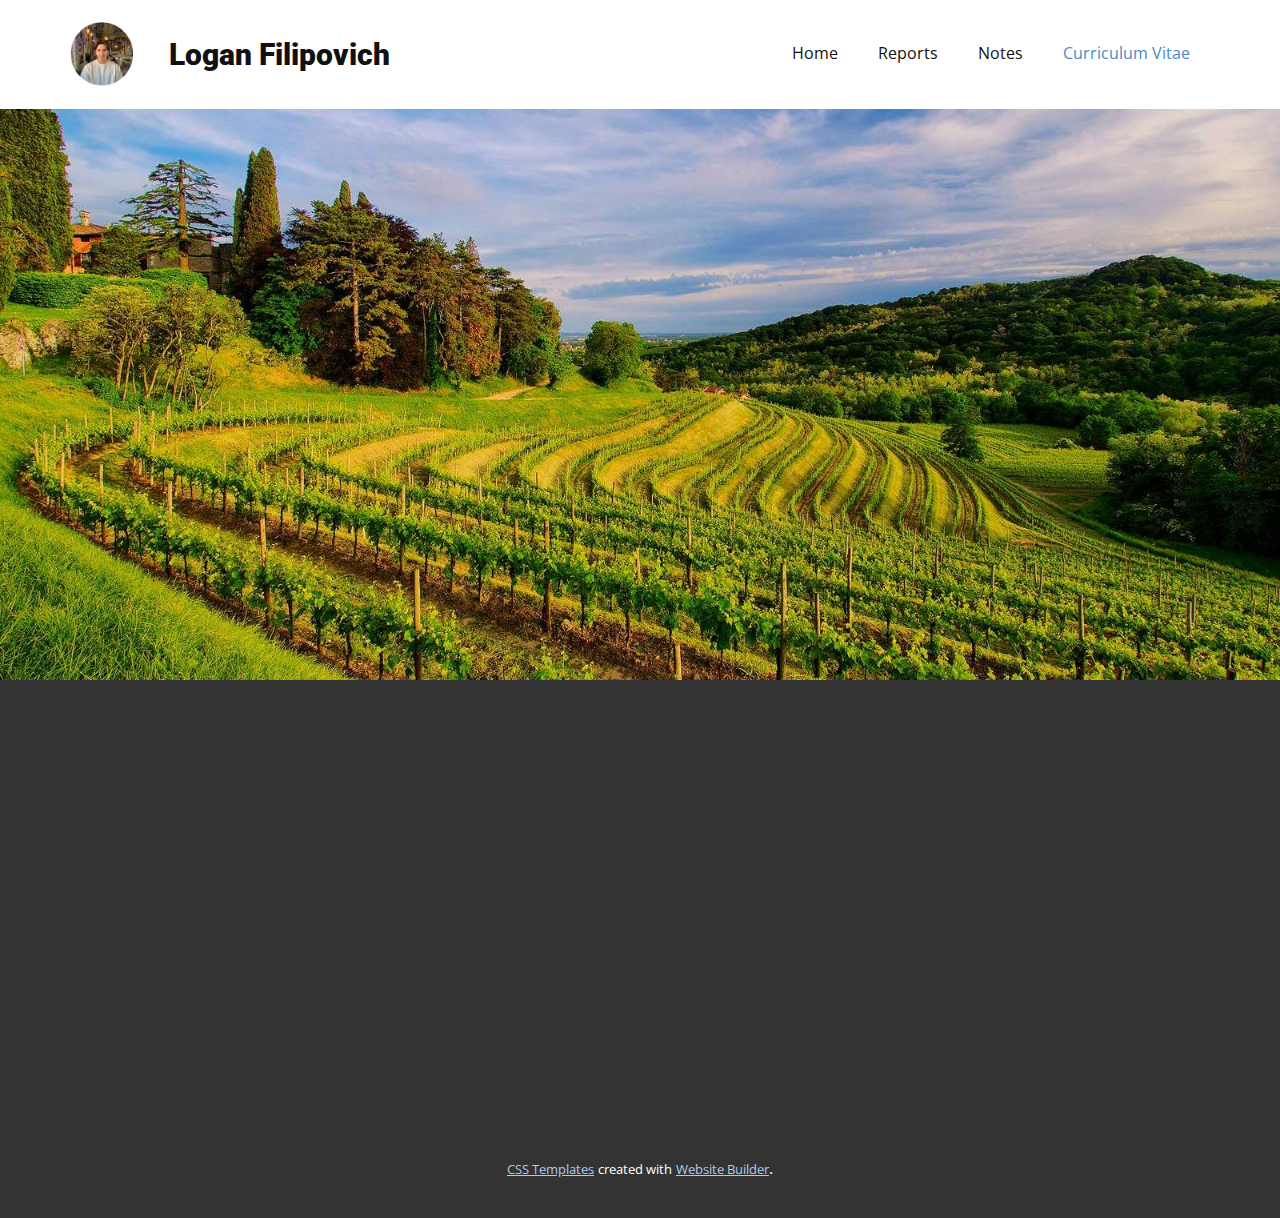
==== Curriculum-Vitae.html @ aa675ddc "yes" ====
<!DOCTYPE html>
<html style="font-size: 16px;">
  <head>
    <meta name="viewport" content="width=device-width, initial-scale=1.0">
    <meta charset="utf-8">
    <meta name="keywords" content="Logan Filipovich">
    <meta name="description" content="">
    <meta name="page_type" content="np-template-header-footer-from-plugin">
    <title>Curriculum Vitae</title>
    <link rel="stylesheet" href="nicepage.css" media="screen">
<link rel="stylesheet" href="Curriculum-Vitae.css" media="screen">
    <script class="u-script" type="text/javascript" src="jquery.js" defer=""></script>
    <script class="u-script" type="text/javascript" src="nicepage.js" defer=""></script>
    <meta name="generator" content="Nicepage 3.2.5, nicepage.com">
    <link id="u-theme-google-font" rel="stylesheet" href="https://fonts.googleapis.com/css?family=Roboto:100,100i,300,300i,400,400i,500,500i,700,700i,900,900i|Open+Sans:300,300i,400,400i,600,600i,700,700i,800,800i">
    
    
    <script type="application/ld+json">{
		"@context": "http://schema.org",
		"@type": "Organization",
		"name": "",
		"url": "index.html",
		"logo": "images/profile.png"
}</script>
    <meta property="og:title" content="Curriculum Vitae">
    <meta property="og:type" content="website">
    <meta name="theme-color" content="#478ac9">
    <link rel="canonical" href="index.html">
    <meta property="og:url" content="index.html">
  </head>
  <body class="u-body"><header class="u-clearfix u-header u-white u-header" id="sec-d184"><div class="u-clearfix u-sheet u-sheet-1">
        <a href="Home.html" data-page-id="3068729367" class="u-image u-logo u-image-1" title="Home">
          <img src="images/profile.png" class="u-logo-image u-logo-image-1" data-image-width="64">
        </a>
        <nav class="u-menu u-menu-dropdown u-offcanvas u-menu-1">
          <div class="menu-collapse" style="font-size: 1rem; letter-spacing: 0px;">
            <a class="u-button-style u-custom-left-right-menu-spacing u-custom-padding-bottom u-custom-top-bottom-menu-spacing u-nav-link u-text-active-palette-1-base u-text-hover-palette-2-base" href="#">
              <svg><use xmlns:xlink="http://www.w3.org/1999/xlink" xlink:href="#menu-hamburger"></use></svg>
              <svg version="1.1" xmlns="http://www.w3.org/2000/svg" xmlns:xlink="http://www.w3.org/1999/xlink"><defs><symbol id="menu-hamburger" viewBox="0 0 16 16" style="width: 16px; height: 16px;"><rect y="1" width="16" height="2"></rect><rect y="7" width="16" height="2"></rect><rect y="13" width="16" height="2"></rect>
</symbol>
</defs></svg>
            </a>
          </div>
          <div class="u-custom-menu u-nav-container">
            <ul class="u-nav u-unstyled u-nav-1"><li class="u-nav-item"><a class="u-button-style u-nav-link u-text-active-palette-1-base u-text-hover-palette-2-base" href="Home.html" style="padding: 10px 20px;">Home</a>
</li><li class="u-nav-item"><a class="u-button-style u-nav-link u-text-active-palette-1-base u-text-hover-palette-2-base" href="Reports.html" style="padding: 10px 20px;">Reports</a>
</li><li class="u-nav-item"><a class="u-button-style u-nav-link u-text-active-palette-1-base u-text-hover-palette-2-base" href="Notes.html" style="padding: 10px 20px;">Notes</a>
</li><li class="u-nav-item"><a class="u-button-style u-nav-link u-text-active-palette-1-base u-text-hover-palette-2-base" href="Curriculum-Vitae.html" style="padding: 10px 20px;">Curriculum Vitae</a>
</li></ul>
          </div>
          <div class="u-custom-menu u-nav-container-collapse">
            <div class="u-black u-container-style u-inner-container-layout u-opacity u-opacity-95 u-sidenav">
              <div class="u-sidenav-overflow">
                <div class="u-menu-close"></div>
                <ul class="u-align-center u-nav u-popupmenu-items u-unstyled u-nav-2"><li class="u-nav-item"><a class="u-button-style u-nav-link" href="Home.html" style="padding: 10px 20px;">Home</a>
</li><li class="u-nav-item"><a class="u-button-style u-nav-link" href="Reports.html" style="padding: 10px 20px;">Reports</a>
</li><li class="u-nav-item"><a class="u-button-style u-nav-link" href="Notes.html" style="padding: 10px 20px;">Notes</a>
</li><li class="u-nav-item"><a class="u-button-style u-nav-link" href="Curriculum-Vitae.html" style="padding: 10px 20px;">Curriculum Vitae</a>
</li></ul>
              </div>
            </div>
            <div class="u-black u-menu-overlay u-opacity u-opacity-70"></div>
          </div>
        </nav>
        <h1 class="u-text u-text-1">Logan Filipovich</h1>
      </div></header>
    <section class="u-clearfix u-image u-section-1" id="sec-f8c6" data-image-width="2048" data-image-height="1357"></section>
    
    
    <footer class="u-align-left u-clearfix u-footer u-grey-80 u-footer" id="sec-4b08"><div class="u-clearfix u-sheet u-sheet-1"></div></footer>
    <section class="u-backlink u-clearfix u-grey-80">
      <a class="u-link" href="https://nicepage.com/css-templates" target="_blank">
        <span>CSS Templates</span>
      </a>
      <p class="u-text">
        <span>created with</span>
      </p>
      <a class="u-link" href="https://nicepage.com/website-builder" target="_blank">
        <span>Website Builder</span>
      </a>. 
    </section>
  </body>
</html>
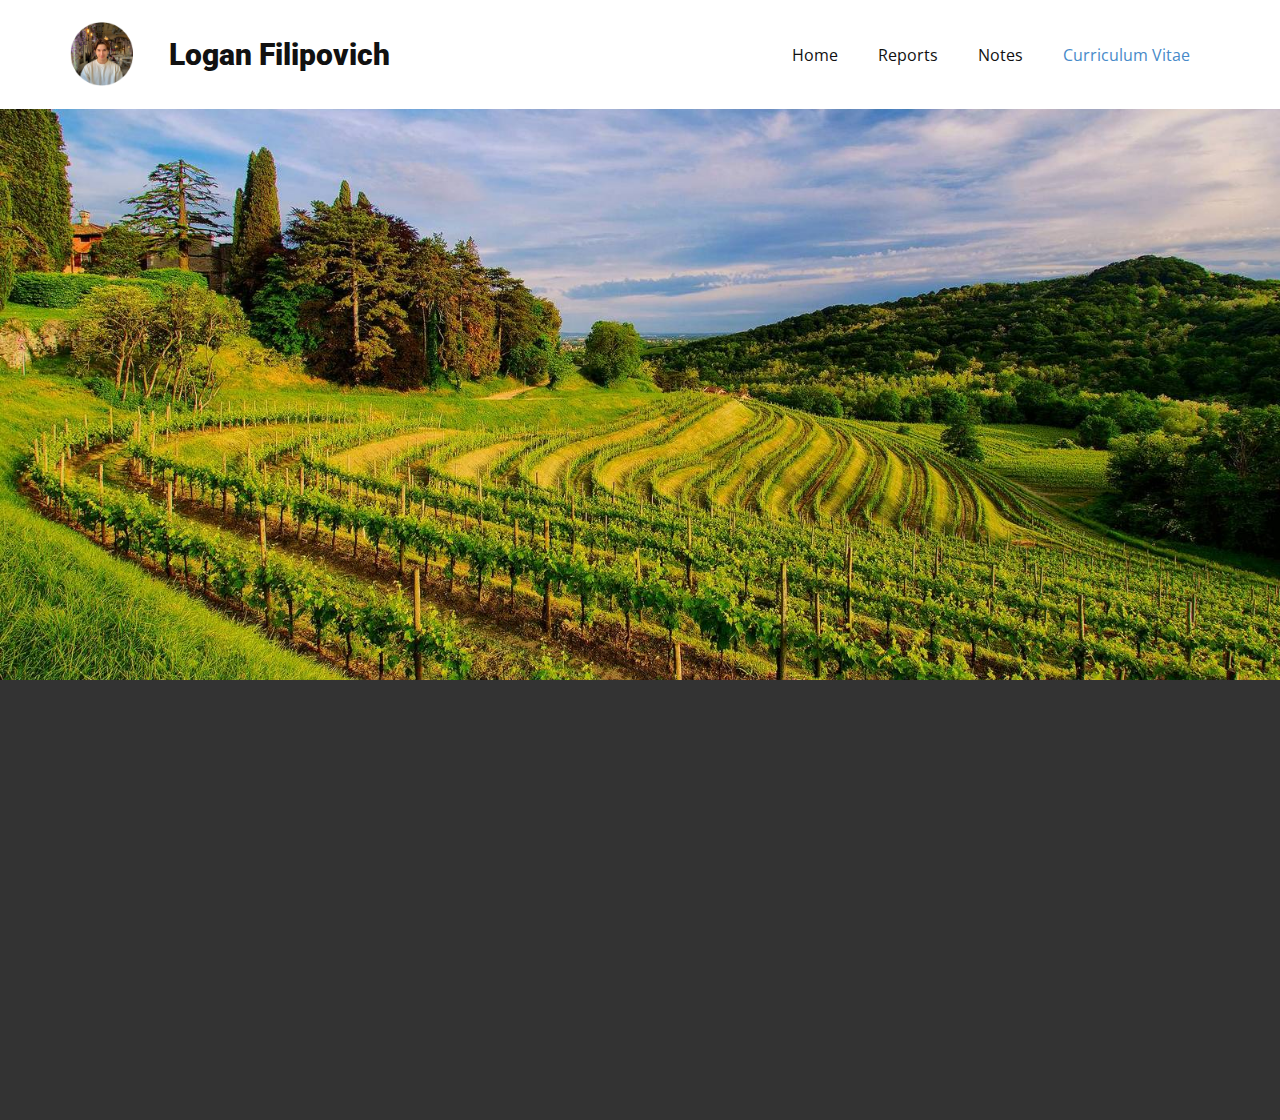
==== commit a9f588fd: "c" ====
--- a/Curriculum-Vitae.html
+++ b/Curriculum-Vitae.html
@@ -18,7 +18,7 @@
     <script type="application/ld+json">{
 		"@context": "http://schema.org",
 		"@type": "Organization",
-		"name": "",
+		"name": "Site1",
 		"url": "index.html",
 		"logo": "images/profile.png"
 }</script>
@@ -28,10 +28,11 @@
     <link rel="canonical" href="index.html">
     <meta property="og:url" content="index.html">
   </head>
-  <body class="u-body"><header class="u-clearfix u-header u-white u-header" id="sec-d184"><div class="u-clearfix u-sheet u-sheet-1">
+  <body class="u-body"><header class="u-clearfix u-header u-sticky u-white u-header" id="sec-d184"><div class="u-clearfix u-sheet u-sheet-1">
         <a href="Home.html" data-page-id="3068729367" class="u-image u-logo u-image-1" title="Home">
           <img src="images/profile.png" class="u-logo-image u-logo-image-1" data-image-width="64">
         </a>
+        <h1 class="u-text u-text-1">&nbsp; &nbsp; &nbsp;Logan Filipovich</h1>
         <nav class="u-menu u-menu-dropdown u-offcanvas u-menu-1">
           <div class="menu-collapse" style="font-size: 1rem; letter-spacing: 0px;">
             <a class="u-button-style u-custom-left-right-menu-spacing u-custom-padding-bottom u-custom-top-bottom-menu-spacing u-nav-link u-text-active-palette-1-base u-text-hover-palette-2-base" href="#">
@@ -62,22 +63,10 @@
             <div class="u-black u-menu-overlay u-opacity u-opacity-70"></div>
           </div>
         </nav>
-        <h1 class="u-text u-text-1">Logan Filipovich</h1>
       </div></header>
     <section class="u-clearfix u-image u-section-1" id="sec-f8c6" data-image-width="2048" data-image-height="1357"></section>
     
     
     <footer class="u-align-left u-clearfix u-footer u-grey-80 u-footer" id="sec-4b08"><div class="u-clearfix u-sheet u-sheet-1"></div></footer>
-    <section class="u-backlink u-clearfix u-grey-80">
-      <a class="u-link" href="https://nicepage.com/css-templates" target="_blank">
-        <span>CSS Templates</span>
-      </a>
-      <p class="u-text">
-        <span>created with</span>
-      </p>
-      <a class="u-link" href="https://nicepage.com/website-builder" target="_blank">
-        <span>Website Builder</span>
-      </a>. 
-    </section>
   </body>
 </html>--- a/nicepage.css
+++ b/nicepage.css
@@ -31198,7 +31198,7 @@
 }
 
 .u-header .u-sheet-1 {
-  min-height: 108px;
+  min-height: 109px;
 }
 
 .u-header .u-image-1 {
@@ -31210,8 +31210,14 @@
   max-height: 64px;
 }
 
+.u-header .u-text-1 {
+  font-weight: 900;
+  font-size: 1.875rem;
+  margin: -48px 810px 0 64px;
+}
+
 .u-header .u-menu-1 {
-  margin: -51px 0 0 auto;
+  margin: -34px 0 36px auto;
 }
 
 .u-header .u-nav-1 {
@@ -31221,12 +31227,6 @@
 
 .u-header .u-nav-2 {
   font-size: 1.25rem;
-}
-
-.u-header .u-text-1 {
-  font-weight: 900;
-  font-size: 1.875rem;
-  margin: -33px 0 38px 99px;
 }
 @media (max-width: 1199px) {
   .u-header .u-image-1 {
@@ -31234,22 +31234,37 @@
     height: 32px;
   }
 
+  .u-header .u-text-1 {
+    margin-top: -48px;
+    margin-left: 0;
+    margin-right: 674px;
+  }
+
   .u-header .u-menu-1 {
     width: auto;
-  }
-
+    margin-top: -36px;
+    margin-bottom: 38px;
+  }
+}
+@media (max-width: 991px) {
   .u-header .u-text-1 {
-    margin-top: -33px;
-    margin-left: 0;
-  }
-}
-
+    margin-right: 454px;
+  }
+}
 @media (max-width: 767px) {
   .u-header .u-image-1 {
     width: auto;
   }
-}
-
+
+  .u-header .u-text-1 {
+    margin-right: 274px;
+  }
+}
+@media (max-width: 575px) {
+  .u-header .u-text-1 {
+    margin-right: 74px;
+  }
+}
 .u-footer {
   background-image: none;
 }
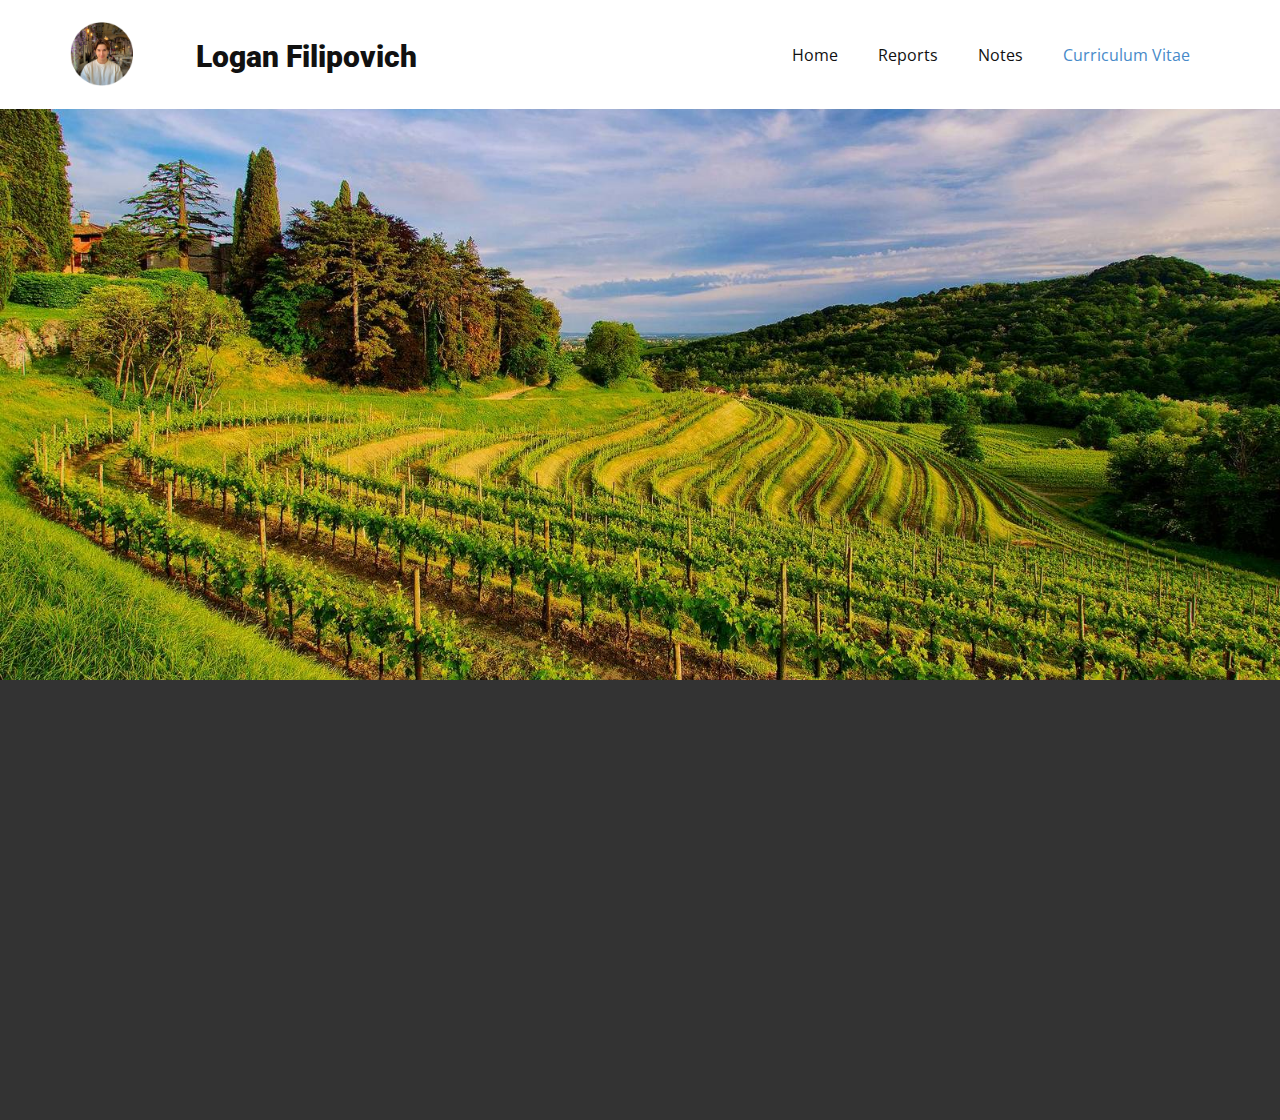
==== commit 690dfd1c: "hey" ====
--- a/Curriculum-Vitae.html
+++ b/Curriculum-Vitae.html
@@ -32,7 +32,7 @@
         <a href="Home.html" data-page-id="3068729367" class="u-image u-logo u-image-1" title="Home">
           <img src="images/profile.png" class="u-logo-image u-logo-image-1" data-image-width="64">
         </a>
-        <h1 class="u-text u-text-1">&nbsp; &nbsp; &nbsp;Logan Filipovich</h1>
+        <h1 class="u-text u-text-1">Logan Filipovich</h1>
         <nav class="u-menu u-menu-dropdown u-offcanvas u-menu-1">
           <div class="menu-collapse" style="font-size: 1rem; letter-spacing: 0px;">
             <a class="u-button-style u-custom-left-right-menu-spacing u-custom-padding-bottom u-custom-top-bottom-menu-spacing u-nav-link u-text-active-palette-1-base u-text-hover-palette-2-base" href="#">
--- a/nicepage.css
+++ b/nicepage.css
@@ -31213,11 +31213,11 @@
 .u-header .u-text-1 {
   font-weight: 900;
   font-size: 1.875rem;
-  margin: -48px 810px 0 64px;
+  margin: -46px 785px 0 126px;
 }
 
 .u-header .u-menu-1 {
-  margin: -34px 0 36px auto;
+  margin: -36px 0 36px auto;
 }
 
 .u-header .u-nav-1 {
@@ -31229,15 +31229,20 @@
   font-size: 1.25rem;
 }
 @media (max-width: 1199px) {
+  .u-header .u-sheet-1 {
+    min-height: 111px;
+  }
+
   .u-header .u-image-1 {
     width: 64px;
     height: 32px;
   }
 
   .u-header .u-text-1 {
-    margin-top: -48px;
-    margin-left: 0;
-    margin-right: 674px;
+    width: auto;
+    margin-top: -46px;
+    margin-right: 625px;
+    margin-left: 86px;
   }
 
   .u-header .u-menu-1 {
@@ -31248,7 +31253,14 @@
 }
 @media (max-width: 991px) {
   .u-header .u-text-1 {
-    margin-right: 454px;
+    margin-top: -48px;
+    margin-right: 390px;
+    margin-left: 101px;
+  }
+
+  .u-header .u-menu-1 {
+    margin-top: -33px;
+    margin-bottom: 42px;
   }
 }
 @media (max-width: 767px) {
@@ -31257,12 +31269,24 @@
   }
 
   .u-header .u-text-1 {
-    margin-right: 274px;
+    margin-right: 222px;
+    margin-left: 89px;
+  }
+
+  .u-header .u-menu-1 {
+    margin-top: -35px;
+    margin-bottom: 44px;
   }
 }
 @media (max-width: 575px) {
   .u-header .u-text-1 {
-    margin-right: 74px;
+    margin-right: 36px;
+    margin-left: 75px;
+  }
+
+  .u-header .u-menu-1 {
+    margin-top: -33px;
+    margin-bottom: 40px;
   }
 }
 .u-footer {
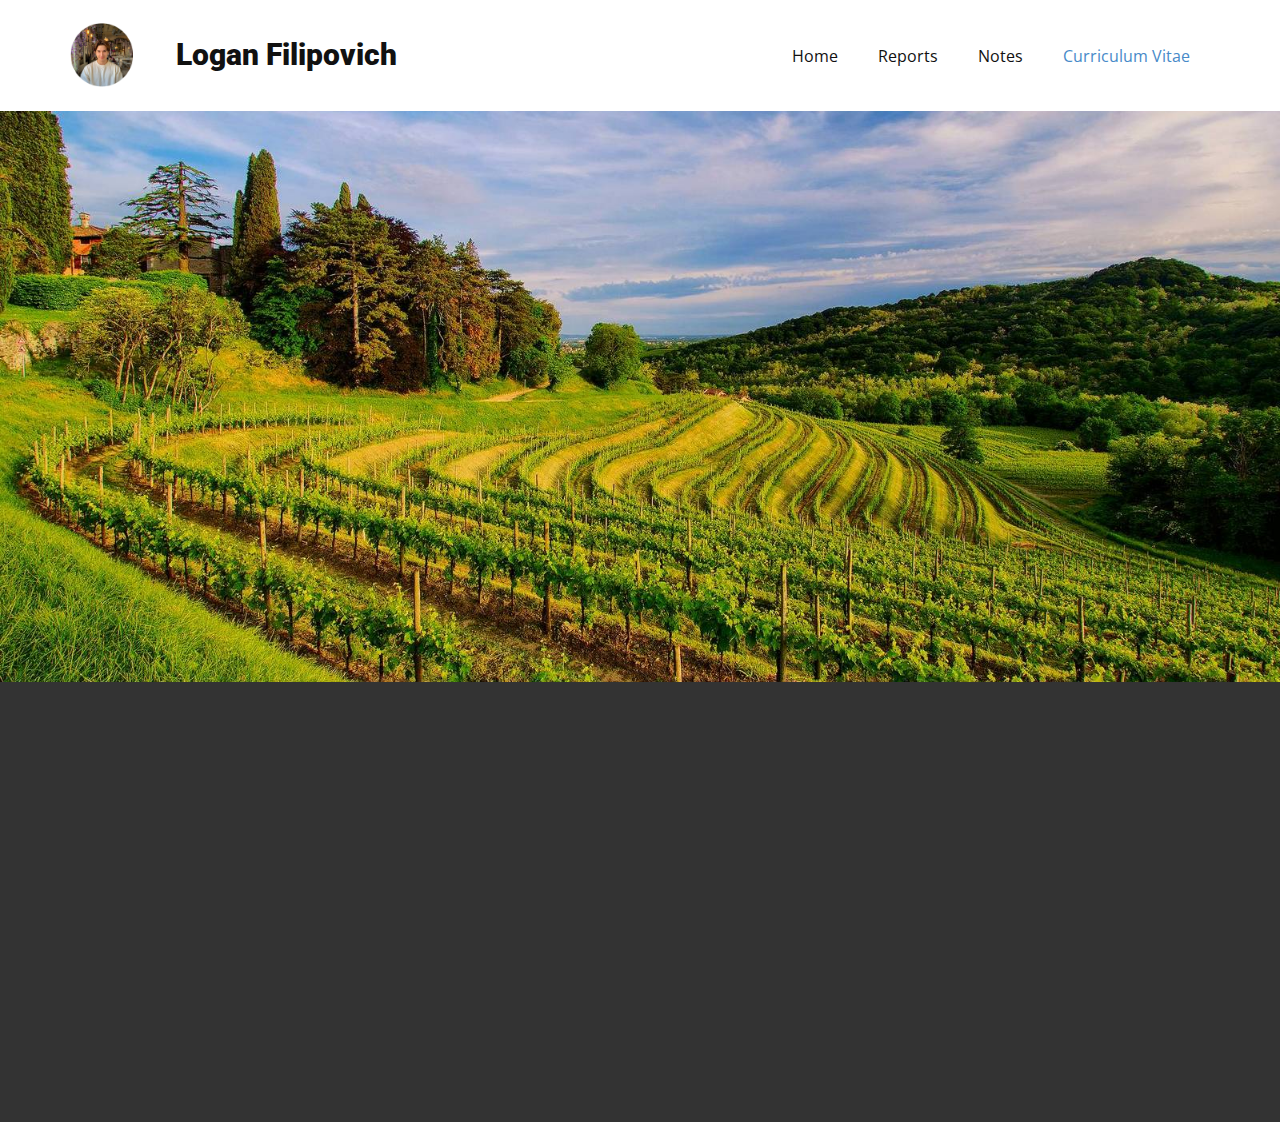
==== commit 3d460fe0: "y" ====
--- a/Curriculum-Vitae.html
+++ b/Curriculum-Vitae.html
@@ -28,11 +28,10 @@
     <link rel="canonical" href="index.html">
     <meta property="og:url" content="index.html">
   </head>
-  <body class="u-body"><header class="u-clearfix u-header u-sticky u-white u-header" id="sec-d184"><div class="u-clearfix u-sheet u-sheet-1">
+  <body class="u-body"><header class="u-clearfix u-header u-sticky u-white u-header" id="sec-d184"><div class="u-clearfix u-sheet u-valign-middle u-sheet-1">
         <a href="Home.html" data-page-id="3068729367" class="u-image u-logo u-image-1" title="Home">
           <img src="images/profile.png" class="u-logo-image u-logo-image-1" data-image-width="64">
         </a>
-        <h1 class="u-text u-text-1">Logan Filipovich</h1>
         <nav class="u-menu u-menu-dropdown u-offcanvas u-menu-1">
           <div class="menu-collapse" style="font-size: 1rem; letter-spacing: 0px;">
             <a class="u-button-style u-custom-left-right-menu-spacing u-custom-padding-bottom u-custom-top-bottom-menu-spacing u-nav-link u-text-active-palette-1-base u-text-hover-palette-2-base" href="#">
@@ -63,6 +62,7 @@
             <div class="u-black u-menu-overlay u-opacity u-opacity-70"></div>
           </div>
         </nav>
+        <h1 class="u-align-center u-text u-text-1">Logan Filipovich</h1>
       </div></header>
     <section class="u-clearfix u-image u-section-1" id="sec-f8c6" data-image-width="2048" data-image-height="1357"></section>
     
--- a/nicepage.css
+++ b/nicepage.css
@@ -31198,11 +31198,11 @@
 }
 
 .u-header .u-sheet-1 {
-  min-height: 109px;
+  min-height: 110px;
 }
 
 .u-header .u-image-1 {
-  margin: 22px auto 0 0;
+  margin: 23px auto 0 0;
 }
 
 .u-header .u-logo-image-1 {
@@ -31210,84 +31210,74 @@
   max-height: 64px;
 }
 
+.u-header .u-menu-1 {
+  margin: -49px 0 0 auto;
+}
+
+.u-header .u-nav-1 {
+  font-size: 1rem;
+  letter-spacing: 0px;
+}
+
+.u-header .u-nav-2 {
+  font-size: 1.25rem;
+}
+
 .u-header .u-text-1 {
   font-weight: 900;
   font-size: 1.875rem;
-  margin: -46px 785px 0 126px;
-}
-
-.u-header .u-menu-1 {
-  margin: -36px 0 36px auto;
-}
-
-.u-header .u-nav-1 {
-  font-size: 1rem;
-  letter-spacing: 0px;
-}
-
-.u-header .u-nav-2 {
-  font-size: 1.25rem;
+  margin: -36px 809px 40px 101px;
 }
 @media (max-width: 1199px) {
   .u-header .u-sheet-1 {
-    min-height: 111px;
+    min-height: 102px;
   }
 
   .u-header .u-image-1 {
-    width: 64px;
-    height: 32px;
+    width: auto;
+  }
+
+  .u-header .u-menu-1 {
+    width: auto;
+    margin-top: -49px;
   }
 
   .u-header .u-text-1 {
     width: auto;
-    margin-top: -46px;
-    margin-right: 625px;
-    margin-left: 86px;
-  }
-
-  .u-header .u-menu-1 {
-    width: auto;
     margin-top: -36px;
-    margin-bottom: 38px;
+    margin-right: 618px;
+    margin-left: 91px;
   }
 }
 @media (max-width: 991px) {
+  .u-header .u-sheet-1 {
+    min-height: 115px;
+  }
+
+  .u-header .u-image-1 {
+    height: 32px;
+  }
+
   .u-header .u-text-1 {
-    margin-top: -48px;
     margin-right: 390px;
     margin-left: 101px;
   }
-
-  .u-header .u-menu-1 {
-    margin-top: -33px;
-    margin-bottom: 42px;
-  }
 }
 @media (max-width: 767px) {
-  .u-header .u-image-1 {
-    width: auto;
-  }
-
   .u-header .u-text-1 {
     margin-right: 222px;
     margin-left: 89px;
   }
-
-  .u-header .u-menu-1 {
-    margin-top: -35px;
-    margin-bottom: 44px;
-  }
 }
 @media (max-width: 575px) {
+  .u-header .u-sheet-1 {
+    min-height: 113px;
+  }
+
   .u-header .u-text-1 {
     margin-right: 36px;
     margin-left: 75px;
   }
-
-  .u-header .u-menu-1 {
-    margin-top: -33px;
-    margin-bottom: 40px;
-  }
 }
 .u-footer {
   background-image: none;
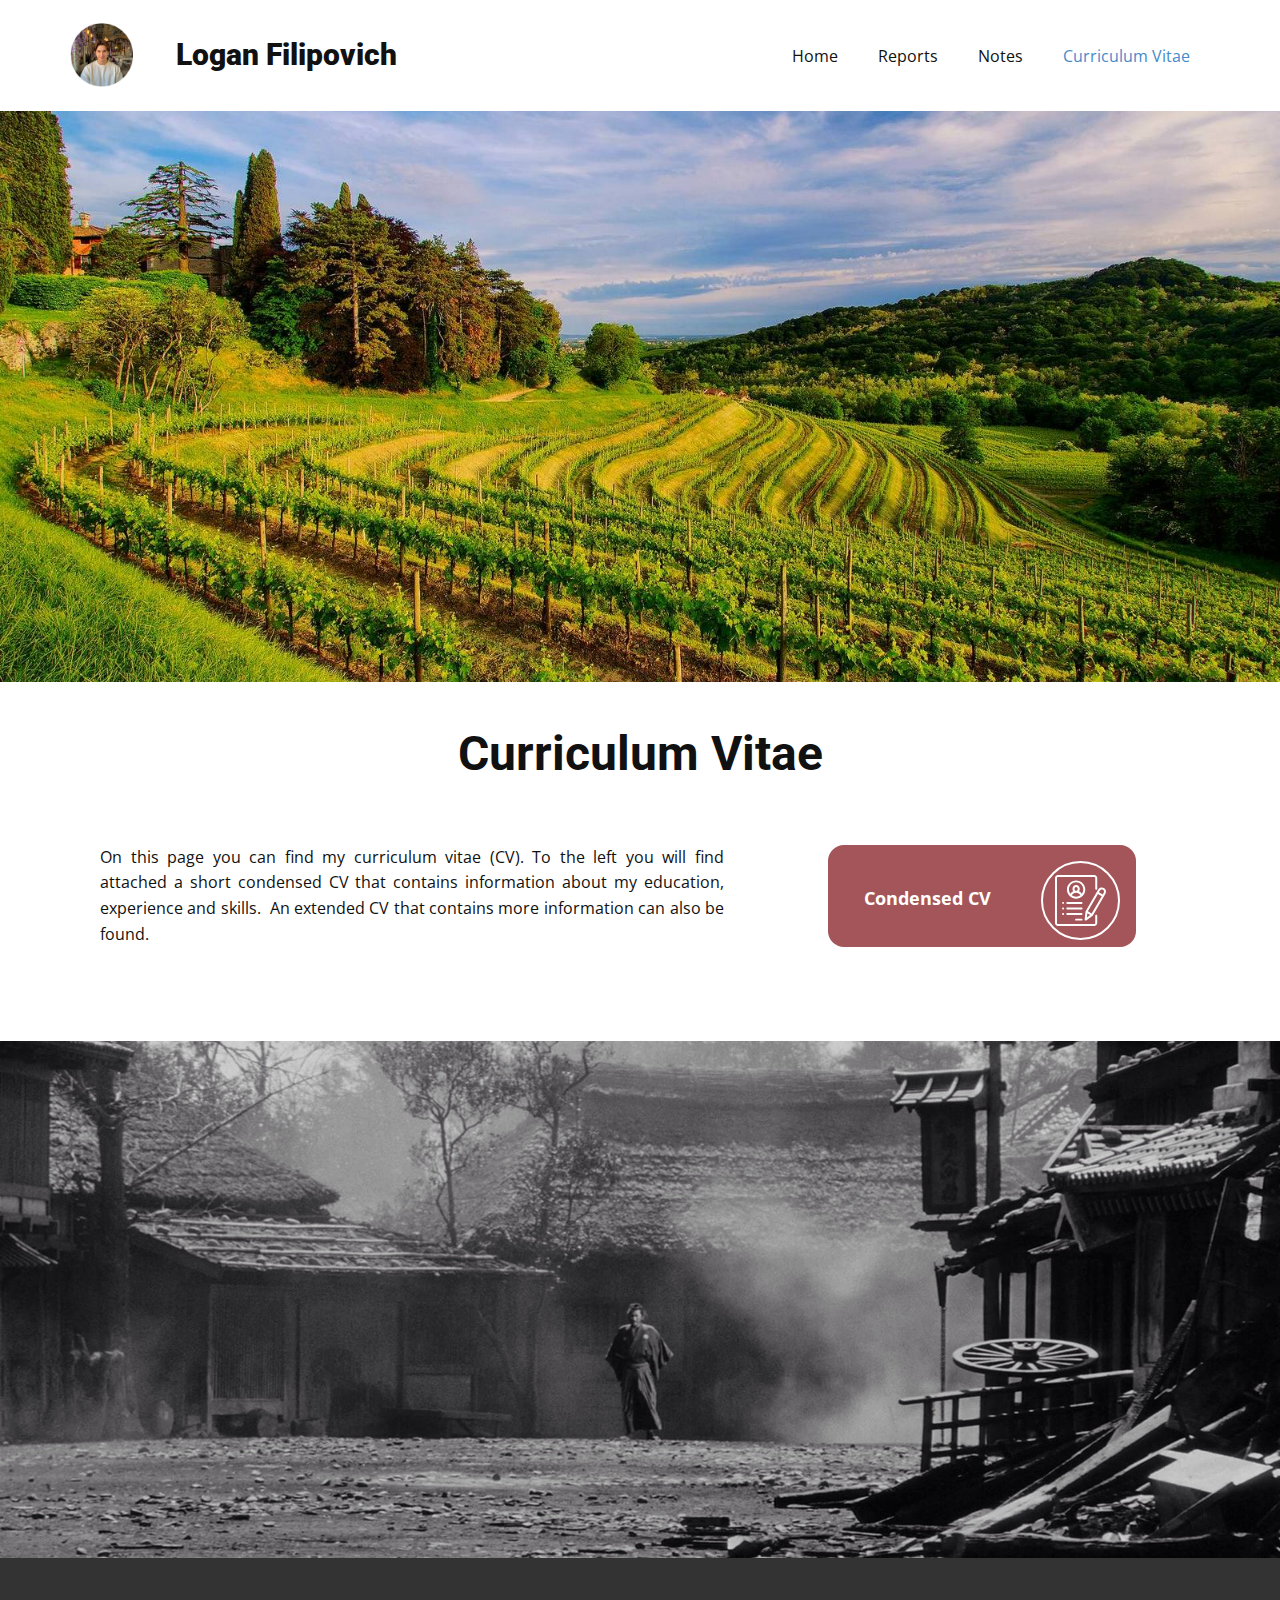
==== commit 35f1c7fb: "njn" ====
--- a/Curriculum-Vitae.html
+++ b/Curriculum-Vitae.html
@@ -1,5 +1,5 @@
 <!DOCTYPE html>
-<html style="font-size: 16px;">
+<html style="font-size: 16px;" lang="en">
   <head>
     <meta name="viewport" content="width=device-width, initial-scale=1.0">
     <meta charset="utf-8">
@@ -13,6 +13,8 @@
     <script class="u-script" type="text/javascript" src="nicepage.js" defer=""></script>
     <meta name="generator" content="Nicepage 3.2.5, nicepage.com">
     <link id="u-theme-google-font" rel="stylesheet" href="https://fonts.googleapis.com/css?family=Roboto:100,100i,300,300i,400,400i,500,500i,700,700i,900,900i|Open+Sans:300,300i,400,400i,600,600i,700,700i,800,800i">
+    
+    
     
     
     <script type="application/ld+json">{
@@ -65,6 +67,54 @@
         <h1 class="u-align-center u-text u-text-1">Logan Filipovich</h1>
       </div></header>
     <section class="u-clearfix u-image u-section-1" id="sec-f8c6" data-image-width="2048" data-image-height="1357"></section>
+    <section class="u-clearfix u-section-2" id="sec-277d">
+      <div class="u-clearfix u-sheet u-sheet-1">
+        <h1 class="u-align-center u-text u-text-default u-text-1">Curriculum Vitae</h1>
+        <div class="u-clearfix u-expanded-width u-layout-wrap u-layout-wrap-1">
+          <div class="u-layout">
+            <div class="u-layout-row">
+              <div class="u-align-justify u-container-style u-layout-cell u-size-36 u-layout-cell-1">
+                <div class="u-container-layout u-valign-middle u-container-layout-1">
+                  <p class="u-text u-text-default u-text-2">On this page you can find my curriculum vitae (CV). To the left you will find attached a short condensed CV that contains information about my education, experience and skills.&nbsp; An extended CV that contains more information can also be found.</p>
+                </div>
+              </div>
+              <div class="u-container-style u-layout-cell u-size-24 u-layout-cell-2">
+                <div class="u-container-layout u-valign-middle u-container-layout-2">
+                  <div class="u-container-style u-file-link u-group u-palette-2-dark-1 u-radius-16 u-shape-round u-group-1" data-href="files/LogansCV.pdf" data-target="_blank">
+                    <div class="u-container-layout u-container-layout-3">
+                      <p class="u-align-left u-text u-text-3">Condensed CV</p><span class="u-align-center u-border-2 u-border-white u-icon u-icon-circle u-spacing-12 u-text-body-alt-color u-icon-1"><svg class="u-svg-link" preserveAspectRatio="xMidYMin slice" viewBox="0 0 512 512" style=""><use xmlns:xlink="http://www.w3.org/1999/xlink" xlink:href="#svg-f8c4"></use></svg><svg xmlns="http://www.w3.org/2000/svg" xmlns:xlink="http://www.w3.org/1999/xlink" version="1.1" xml:space="preserve" class="u-svg-content" viewBox="0 0 512 512" x="0px" y="0px" id="svg-f8c4" style="enable-background:new 0 0 512 512;"><g><g><path d="M414.007,148.75c5.522,0,10-4.477,10-10V30c0-16.542-13.458-30-30-30h-364c-16.542,0-30,13.458-30,30v452    c0,16.542,13.458,30,30,30h364c16.542,0,30-13.458,30-30v-73.672c0-5.523-4.478-10-10-10c-5.522,0-10,4.477-10,10V482    c0,5.514-4.486,10-10,10h-364c-5.514,0-10-4.486-10-10V30c0-5.514,4.486-10,10-10h364c5.514,0,10,4.486,10,10v108.75    C404.007,144.273,408.485,148.75,414.007,148.75z"></path>
+</g>
+</g><g><g><path d="M212.007,54c-50.729,0-92,41.271-92,92c0,26.317,11.11,50.085,28.882,66.869c0.333,0.356,0.687,0.693,1.074,1    c16.371,14.979,38.158,24.13,62.043,24.13c23.885,0,45.672-9.152,62.043-24.13c0.387-0.307,0.741-0.645,1.074-1    c17.774-16.784,28.884-40.552,28.884-66.869C304.007,95.271,262.736,54,212.007,54z M212.007,218    c-16.329,0-31.399-5.472-43.491-14.668c8.789-15.585,25.19-25.332,43.491-25.332c18.301,0,34.702,9.747,43.491,25.332    C243.405,212.528,228.336,218,212.007,218z M196.007,142v-6.5c0-8.822,7.178-16,16-16s16,7.178,16,16v6.5c0,8.822-7.178,16-16,16    S196.007,150.822,196.007,142z M269.947,188.683c-7.375-10.938-17.596-19.445-29.463-24.697c4.71-6.087,7.523-13.712,7.523-21.986    v-6.5c0-19.851-16.149-36-36-36s-36,16.149-36,36v6.5c0,8.274,2.813,15.899,7.523,21.986    c-11.867,5.252-22.088,13.759-29.463,24.697c-8.829-11.953-14.06-26.716-14.06-42.683c0-39.701,32.299-72,72-72s72,32.299,72,72    C284.007,161.967,278.776,176.73,269.947,188.683z"></path>
+</g>
+</g><g><g><path d="M266.007,438h-54c-5.522,0-10,4.477-10,10s4.478,10,10,10h54c5.522,0,10-4.477,10-10S271.529,438,266.007,438z"></path>
+</g>
+</g><g><g><path d="M266.007,382h-142c-5.522,0-10,4.477-10,10s4.478,10,10,10h142c5.522,0,10-4.477,10-10S271.529,382,266.007,382z"></path>
+</g>
+</g><g><g><path d="M266.007,326h-142c-5.522,0-10,4.477-10,10s4.478,10,10,10h142c5.522,0,10-4.477,10-10S271.529,326,266.007,326z"></path>
+</g>
+</g><g><g><path d="M88.366,272.93c-1.859-1.86-4.439-2.93-7.079-2.93c-2.631,0-5.211,1.07-7.07,2.93c-1.86,1.86-2.93,4.44-2.93,7.07    s1.069,5.21,2.93,7.07c1.87,1.86,4.439,2.93,7.07,2.93c2.64,0,5.21-1.07,7.079-2.93c1.86-1.86,2.931-4.44,2.931-7.07    S90.227,274.79,88.366,272.93z"></path>
+</g>
+</g><g><g><path d="M88.366,328.93c-1.869-1.86-4.439-2.93-7.079-2.93c-2.631,0-5.2,1.07-7.07,2.93c-1.86,1.86-2.93,4.44-2.93,7.07    s1.069,5.21,2.93,7.07c1.87,1.86,4.439,2.93,7.07,2.93c2.64,0,5.21-1.07,7.079-2.93c1.86-1.86,2.931-4.44,2.931-7.07    S90.227,330.79,88.366,328.93z"></path>
+</g>
+</g><g><g><path d="M88.366,384.93c-1.869-1.86-4.439-2.93-7.079-2.93c-2.631,0-5.2,1.07-7.07,2.93c-1.86,1.86-2.93,4.44-2.93,7.07    s1.069,5.21,2.93,7.07c1.859,1.86,4.439,2.93,7.07,2.93c2.64,0,5.22-1.07,7.079-2.93c1.86-1.86,2.931-4.44,2.931-7.07    S90.227,386.79,88.366,384.93z"></path>
+</g>
+</g><g><g><path d="M266.007,270h-142c-5.522,0-10,4.477-10,10s4.478,10,10,10h142c5.522,0,10-4.477,10-10S271.529,270,266.007,270z"></path>
+</g>
+</g><g><g><path d="M491.002,130.32c-9.715-5.609-21.033-7.099-31.871-4.196c-10.836,2.904-19.894,9.854-25.502,19.569L307.787,363.656    c-0.689,1.195-1.125,2.52-1.278,3.891l-8.858,79.344c-0.44,3.948,1.498,7.783,4.938,9.77c1.553,0.896,3.278,1.34,4.999,1.34    c2.092,0,4.176-0.655,5.931-1.948l64.284-47.344c1.111-0.818,2.041-1.857,2.73-3.052l125.841-217.963    C517.954,167.638,511.058,141.9,491.002,130.32z M320.063,426.394l4.626-41.432l28.942,16.71L320.063,426.394z M368.213,386.996    l-38.105-22l100.985-174.91l38.105,22L368.213,386.996z M489.054,177.693l-9.857,17.073l-38.105-22l9.857-17.073    c2.938-5.089,7.682-8.729,13.358-10.25c5.678-1.522,11.606-0.74,16.694,2.198c5.089,2.938,8.729,7.682,10.25,13.358    C492.772,166.675,491.992,172.604,489.054,177.693z"></path>
+</g>
+</g></svg></span>
+                    </div>
+                  </div>
+                </div>
+              </div>
+            </div>
+          </div>
+        </div>
+      </div>
+    </section>
+    <section class="u-clearfix u-section-3" id="sec-4e40">
+      <img src="images/bw-films-on-widescreen.jpg" alt="" class="u-expanded-width u-image u-image-default u-image-1" data-image-width="1280" data-image-height="544">
+    </section>
     
     
     <footer class="u-align-left u-clearfix u-footer u-grey-80 u-footer" id="sec-4b08"><div class="u-clearfix u-sheet u-sheet-1"></div></footer>
--- a/nicepage.css
+++ b/nicepage.css
@@ -31259,13 +31259,15 @@
   }
 
   .u-header .u-text-1 {
-    margin-right: 390px;
-    margin-left: 101px;
+    margin-top: 20px;
+    margin-right: 0;
+    margin-left: auto;
   }
 }
 @media (max-width: 767px) {
   .u-header .u-text-1 {
     margin-right: 222px;
+    margin-bottom: 60px;
     margin-left: 89px;
   }
 }
--- a/Curriculum-Vitae.css
+++ b/Curriculum-Vitae.css
@@ -25,4 +25,146 @@
   .u-section-1 {
     min-height: 171px;
   }
+}.u-section-2 .u-sheet-1 {
+  min-height: 359px;
+}
+
+.u-section-2 .u-text-1 {
+  font-weight: 700;
+  margin: 46px auto 0;
+}
+
+.u-section-2 .u-layout-wrap-1 {
+  margin-top: 34px;
+  margin-bottom: 60px;
+}
+
+.u-section-2 .u-layout-cell-1 {
+  min-height: 146px;
+}
+
+.u-section-2 .u-container-layout-1 {
+  padding: 30px;
+}
+
+.u-section-2 .u-text-2 {
+  margin: 0 auto 0 0;
+}
+
+.u-section-2 .u-layout-cell-2 {
+  min-height: 146px;
+}
+
+.u-section-2 .u-container-layout-2 {
+  padding: 21px 30px;
+}
+
+.u-section-2 .u-group-1 {
+  width: 308px;
+  background-image: none;
+  min-height: 102px;
+  height: auto;
+  margin: 0 auto;
+}
+
+.u-section-2 .u-container-layout-3 {
+  padding: 19px 30px 4px;
+}
+
+.u-section-2 .u-text-3 {
+  font-weight: 700;
+  font-size: 1.125rem;
+  margin: 20px 99px 0 6px;
+}
+
+.u-section-2 .u-icon-1 {
+  height: 79px;
+  width: 79px;
+  background-image: none;
+  margin: -52px -14px 0 auto;
+}
+
+@media (max-width: 1199px) {
+  .u-section-2 .u-sheet-1 {
+    min-height: 523px;
+  }
+
+  .u-section-2 .u-layout-wrap-1 {
+    position: relative;
+  }
+
+  .u-section-2 .u-layout-cell-1 {
+    min-height: 120px;
+  }
+
+  .u-section-2 .u-layout-cell-2 {
+    min-height: 120px;
+  }
+
+  .u-section-2 .u-group-1 {
+    margin-top: 70px;
+  }
+
+  .u-section-2 .u-icon-1 {
+    margin-top: -171px;
+    margin-right: 60px;
+  }
+}
+
+@media (max-width: 991px) {
+  .u-section-2 .u-sheet-1 {
+    min-height: 446px;
+  }
+
+  .u-section-2 .u-layout-cell-1 {
+    min-height: 100px;
+  }
+
+  .u-section-2 .u-layout-cell-2 {
+    min-height: 100px;
+  }
+
+  .u-section-2 .u-group-1 {
+    width: 300px;
+  }
+
+  .u-section-2 .u-text-3 {
+    margin-right: 95px;
+    margin-left: 2px;
+  }
+}
+
+@media (max-width: 767px) {
+  .u-section-2 .u-sheet-1 {
+    min-height: 953px;
+  }
+
+  .u-section-2 .u-container-layout-1 {
+    padding-left: 10px;
+    padding-right: 10px;
+  }
+
+  .u-section-2 .u-container-layout-2 {
+    padding-left: 10px;
+    padding-right: 10px;
+  }
+
+  .u-section-2 .u-container-layout-3 {
+    padding-left: 10px;
+    padding-right: 10px;
+  }
+}
+
+@media (max-width: 575px) {
+  .u-section-2 .u-sheet-1 {
+    min-height: 671px;
+  }
+}.u-section-3 {
+  min-height: 500px;
+}
+
+.u-section-3 .u-image-1 {
+  height: 517px;
+  margin-top: 0;
+  margin-bottom: 0;
 }